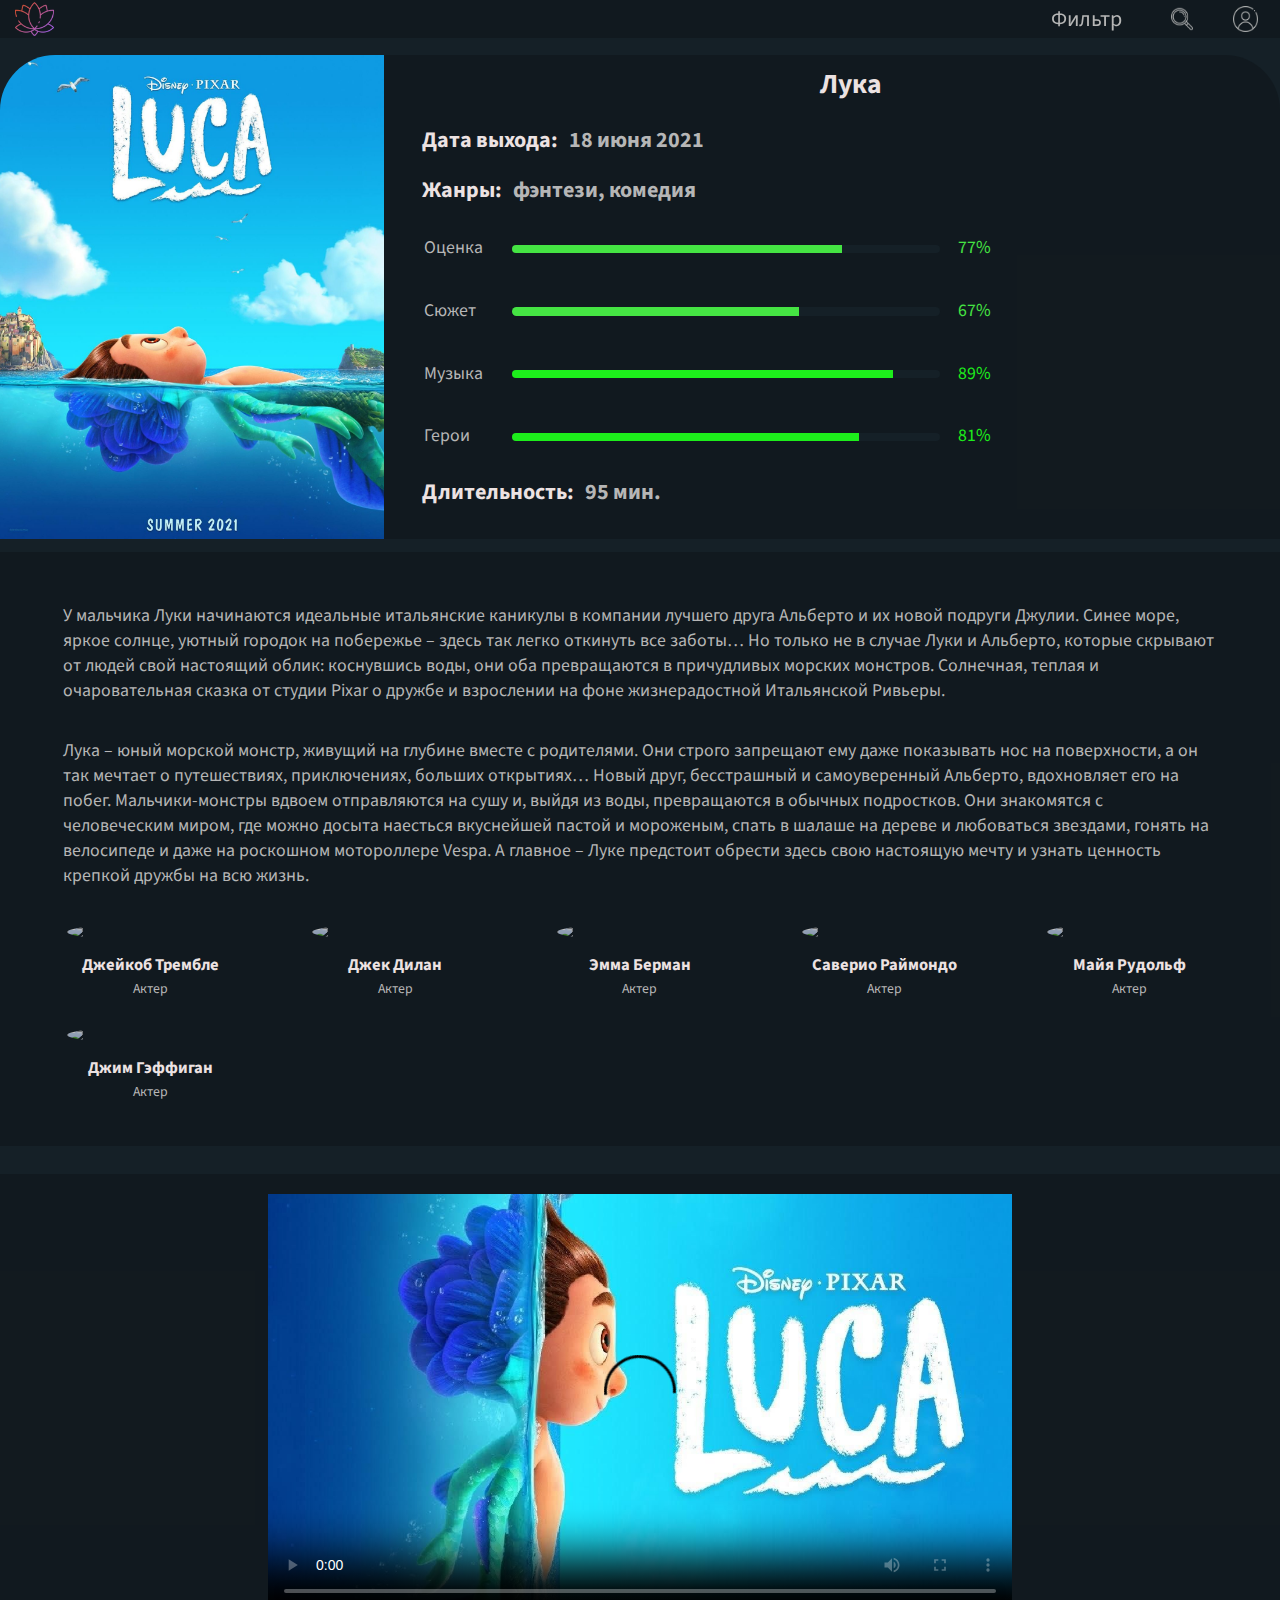
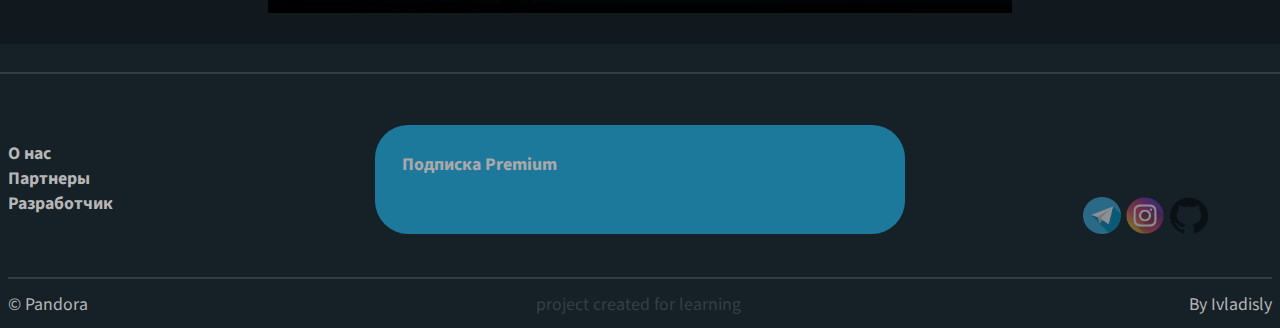
==== Film/Luca.html @ c9d7d170 "Add files via upload" ====
<!DOCTYPE html>
<html lang="en">
<head>
	<link rel="preconnect" href="https://fonts.googleapis.com">
	<link rel="preconnect" href="https://fonts.gstatic.com" crossorigin>
	<link href="https://fonts.googleapis.com/css2?family=Source+Sans+Pro:wght@400;600&display=swap" rel="stylesheet">	
	<meta charset="UTF-8">
	<meta name="viewport" content="width=device-width, initial-scale=1.0">
	<link rel="stylesheet" type="text/css" href="../Style/filmStyle/luca.css">
	<link rel="stylesheet" type="text/css" href="../Style/header.css">
	<title>Luca</title>
</head>
<body>
	<div class="mainHeadBlock" id="head">
		<div class="header">
			<a href="#header" class="logoLink"><img class="logo" src="../source/Icons/lotus.png"></a>
			<ul class="ul">
				Фильтр
			</ul>
			<div class="searchMainBlock">
				<img src="../source/Icons/search.png" id="search_icon" class="popupLink">
			</div>
			<div class="profile">
				<img src="../source/Icons/user.png" id="user_icon">
			</div>
		</div>
	</div>
	<div class="popupSearch">
		<div class="popupContent">
			<a class="popupClose">&#10006</a>
			<input type="text" name="" placeholder="Что-бы посмотреть ?" class="searchInput">
			<ul class="searchMenu">
				<ol>Моана</ol>
				<ol>Хоббиты</ol>
				<ol>Лука</ol>
				<ol>Дюна</ol>
				<ol>Клаус</ol>
				<ol>Пираты Карибского моря</ol>
				<ol>Доктор Хаус</ol>
				<ol>1+1</ol>
				<ol>Ведьмак</ol>
				<ol>Чарли и шоколадная фабрика</ol>
				<ol>Рапунцель</ol>
				<ol>Шрек</ol>
				<ol>Холодное сердце 2</ol>
				<ol>История игрушек</ol>
				<ol>Головоломка</ol>
				<ol>Райа и последний дракон</ol>
				<ol>Кунг-фу панда</ol>
				<ol>Семейка Адамс</ol>
				<a href="film.html"><ol>Холодное сердце</ol></a>
				<ol>Аквамен</ol>
				<ol>Железный человек</ol>
				<ol>Виноваты звезды</ol>
				<ol>Чеорвек паук</ol>
				<ol>Джокер</ol>
				<ol>Рождевство на двоих</ol>
				<ol></ol>		
			</ul>
		</div>
	</div>

	<div class="mainBodyBlock">
		<div class="topMainBlock">
			<picture class="pictureBlock">
				<img class="poster" src="../source/Background/Movie_Poster/Recomended/Luca.jpg">
				<div class="topLinkBlock">
					<img class="topIcon" src="../source/Icons/follow_off.png">
					<a class="link" href="https://ru.wikipedia.org/wiki/Лука_(мультфильм)" target="_blank"><img class="topIcon" src="../source/Icons/wiki.png"></a>
				</div>
			</picture>
			<div class= "aboutFilm">
				<h2>Лука</h2>
				<span class="span"> Дата выхода:<p> 18 июня 2021</p> </span>
				<span class="span"> Жанры: <p>фэнтези, комедия</p> </span>
				<div class="ratingBlock">
					<p class="ratingP">Оценка</p>
					<span class="bar"><span class="rating" ></span></span>
					<p class="ratingP ratingPercent">77%</p>
				</div>
				<div class="ratingBlock">
					<p class="ratingP">Сюжет</p>
					<span class="bar"><span class="rating" ></span></span>
					<p class="ratingP ratingPercent">67%</p>
				</div>
				<div class="ratingBlock">
					<p class="ratingP">Музыка</p>
					<span class="bar"><span class="rating" ></span></span>
					<p class="ratingP ratingPercent">89%</p>
				</div>
				<div class="ratingBlock">
					<p class="ratingP">Герои</p>
					<span class="bar"><span class="rating" ></span></span>
					<p class="ratingP ratingPercent">81%</p>
				</div>
				<span class="span">Длительность: <img class="hourglass" src="../source/Icons/hourglass.png"><p>95 мин.</p></span>
			</div>
		</div>
		
		<div class="contentBlock">
			<div style="width: 100%;">
				<p class="textContent">У мальчика Луки начинаются идеальные итальянские каникулы в компании лучшего друга Альберто и их новой подруги Джулии. Синее море, яркое солнце, уютный городок на побережье – здесь так легко откинуть все заботы… Но только не в случае Луки и Альберто, которые скрывают от людей свой настоящий облик: коснувшись воды, они оба превращаются в причудливых морских монстров. Солнечная, теплая и очаровательная сказка от студии Pixar о дружбе и взрослении на фоне жизнерадостной Итальянской Ривьеры.</p>

				<p class="textContent">Лука – юный морской монстр, живущий на глубине вместе с родителями. Они строго запрещают ему даже показывать нос на поверхности, а он так мечтает о путешествиях, приключениях, больших открытиях… Новый друг, бесстрашный и самоуверенный Альберто, вдохновляет его на побег. Мальчики-монстры вдвоем отправляются на сушу и, выйдя из воды, превращаются в обычных подростков. Они знакомятся с человеческим миром, где можно досыта наесться вкуснейшей пастой и мороженым, спать в шалаше на дереве и любоваться звездами, гонять на велосипеде и даже на роскошном мотороллере Vespa. А главное – Луке предстоит обрести здесь свою настоящую мечту и узнать ценность крепкой дружбы на всю жизнь.</p>
			</div>
			<div class="actorMainBlock">
				<div class="actorBlock">
					<div class="imgBlock">
						<img src="https://kino-teatr.ua/public/main/persons/2021-06/x4_photo_60bf2d78c54e8.jpg">
					</div>
					<div class="actorNameBlock">
						<h3>Джейкоб Трембле</h3>
						<p>Актер</p>
					</div>	
				</div>
				<div class="actorBlock">
					<div class="imgBlock">
						<img src="https://bodysize.org/wp-content/uploads/2018/06/Jack-Dylan-Grazer-300x400.jpg">
					</div>
					<div class="actorNameBlock">
						<h3>Джек Дилан</h3>
						<p>Актер</p>
					</div>	
				</div>
				<div class="actorBlock">
					<div class="imgBlock">
						<img src="https://image.tmdb.org/t/p/w1280/88c5kMk9oBB0h8P2Kv2bzlxZASc.jpg">
					</div>
					<div class="actorNameBlock">
						<h3>Эмма Берман</h3>
						<p>Актер</p>
					</div>	
				</div>
				<div class="actorBlock">
					<div class="imgBlock">
						<img src="https://1xmatch.com/wp-content/uploads/2021/09/biografiya-saverio-raymondo-kar-era-istoriya-i-kur-ezy-2.jpg">
					</div>
					<div class="actorNameBlock">
						<h3>Саверио Раймондо</h3>
						<p>Актер</p>
					</div>	
				</div>
				<div class="actorBlock">
					<div class="imgBlock">
						<img src="https://upload.wikimedia.org/wikipedia/commons/c/c3/Maya_Rudolph.jpg">
					</div>
					<div class="actorNameBlock">
						<h3>Майя Рудольф</h3>
						<p>Актер</p>
					</div>	
				</div>
				<div class="actorBlock">
					<div class="imgBlock">
						<img src="https://www.kino-teatr.ru/acter/album/77024/55288.jpg">
					</div>
					<div class="actorNameBlock">
						<h3>Джим Гэффиган</h3>
						<p>Актер</p>
					</div>	
				</div>

				
		</div>
			
		</div>
		<div class="filmMainBlock">
			<div class="film__innerBlock">
				<video poster="../source/Background/Movie-Header/Luca.jpg" class="filmPlayer" preload="metadata" controls src="https://nl100.cdnsqu.com/s/FXFSk8H.l9h6jDO7OPOY3kmzo0FBQUFBQUFBQUFBQjB2VENCUUJC/uhd_mc/Luca.2021.BDRip.2160p.SDR_480.mp4?vs4-origin"></video>
			</div>		
		</div>

	<footer class="mainBottomBlock">
		<div class="bottomStageTop" id="bottom">
			<ul class="bottomUl">
				<a href="moreFilm.html"><ol class="bottomOl"> <p>О нас</p></ol></a>
				<a href="moreFilm.html"><ol class="bottomOl"> <p>Партнеры</p></ol></a>
				<a href="moreFilm.html"><ol class="bottomOl"> <p>Разработчик</p></ol></a>
			</ul>
			<div class="bottomButtonSubscribe"><p>Подписка Premium</p></div>
			<div class="social">
				<a class="socialNetwork" href="https://t.me/Ivladisly" target="_blank"><img  src="../source/Icons/telegram.png"></a>
				<a class="socialNetwork" href="https://www.instagram.com/ivladisly/" target="_blank"><img  src="../source/Icons/instagram.png"></a>
				<a class="socialNetwork" href="https://github.com/IVladisly/KinoSite" target="_blank"><img src="../source/Icons/github.png"></a>
			</div>
		</div>
		<div class="bottomStageBottom">
			<p>&#169 Pandora</p>
			<p>project created for learning</p>
			<p>By Ivladisly</p>
		</div>
		
	</footer>
		
			
	</div>

	<script type="text/javascript" src="../header.js"></script>
	<script type="text/javascript" src="../logic.js"></script>
</body>
</html>
---- Style/filmStyle/luca.css ----
*{
	margin: 0;
	padding: 0;

	font-size: 32px;
	line-height: 1.4;
	font-size: calc(14px + 17 * (100vw / 1600));

	text-decoration: none;
	box-sizing: border-box;
}

h1, h2, h3 {
	font-size: calc(11px + 13 * (100vw / 1600));
	color: var(--TitleColor);
}
p {
	font-size: calc(9px + 11 * (100vw / 1600));
	color: var(--TextColor);
}
a {
	text-decoration: none;
	color: var(--TextColor);
}

body {
	background-color: var(--DarkBlue);
	color: var(--TextColor);
	font-family: 'Source Sans Pro', sans-serif;
	font-weight: 400;
}
:root {
	--SubscribeButton: #1f9fce; 
	--DarkBlueOpacity: #11181dc9;
	--DarkBlue: #152027;
	--RubyRed: #9f173d;
	--TextColor: #b6b6b6;
	--TitleColor: #ece2e2;
	--Popup: #152027c9;

	--greatRating: #1dee1b;
	--goodRating: #45e443;
	--middleRating: #dbee1b;
	--belowMiddleRating: #ee9b1b;
	--badRating: #ee1b1b;

	

	--TransitionOptimal: 0.5s;
	--TransitionMinimal: 0.3s;
}
.mainBodyBlock {
	width: 100%;
	max-width: 1600px;
	margin: 0 auto;
	padding-top: 2em; 
	overflow: hidden;
	background-color: var(--DarkBlue);

	height: auto;


}
.topMainBlock { 
	width: 100%;
	max-height: 615px;
	height: 18em;
	display: flex;
	border-bottom: .5em solid var(--DarkBlue);
}
.pictureBlock { 
	position: relative;
	width: 30%;
	overflow: hidden;
	height: 100%;
	display: flex;
}
.poster {
	border-radius: 2em 0 0;
	max-width: 100%;
	object-fit: cover;
}
.aboutFilm {
	background-color: var(--DarkBlueOpacity);
	border-radius:0 2em 0 0;
	display: flex;
	flex-direction: column;
	padding-left: 3%;
	width: 70%;
}

.span {
	display: flex;
	height: 1.5em;
	color: var(--TitleColor);
	font-weight: bold;
	margin: .4em 0;
	font-size: .8em;

}
.hourglass {
	display: none;
	width: 2%;
	margin-right: .2em;
	object-fit: contain;
}
.span p {
	font-size: 1em;
	margin: 0 .5em;
	color: var(--TextColor);
}
.topMainBlock h2 {
	margin: .4em auto; 
	font-size: 1em;
}


.topLinkBlock {
	width: 40%;
	max-width: 100%;
	height: 10%;

	padding: .3em;
	display: flex;
	justify-content: space-around;

	position: absolute;
	right: 0;
	bottom: 0;
	box-sizing: border-box;
	
	background-color: var(--RubyRed);

	opacity: 0;
	transition: ease-out var(--TransitionMinimal);
	transform: translate(+100%);
	border-radius: 1em 0 0 0; 

}
.topLinkBlock * {
	transition: var(--TransitionMinimal);
	will-change: transform;
	transform-origin: center center;
}
.topLinkBlock *:hover {
	transform: scale(1.1);
}
.pictureBlock:hover .topLinkBlock{
	opacity: 1;
	transform: translate(0%);
}
.topIcon {
	object-fit: contain;
	max-width: 100%;
	margin: 0;
}
.link{
	display: flex;
}
/* ======================Rating bar====================== */
.ratingBlock {
	display: flex;
	align-items: center;
	margin: 2% 0;
}
.ratingP {
	color: var(--TextColor);
	width: 10%;
	display: flex;
	align-items: center;
	margin: .1em;
}

.ratingPercent {
 	margin-left: 1em;
 	color: var(--greatRating);
}
.ratingPercent.bad {
	color: var(--badRating);
}
.ratingPercent.middle {
	color: var(--middleRating);
}
.ratingPercent.belowmiddle{
	color: var(--belowMiddleRating);
}
.ratingPercent.good {
	color: var(--goodRating);
}
.bar {
	display: flex;
	align-items: center;

	height: 30%;
	border-radius: 10px;
	overflow: hidden;
	z-index: 0;

	
	width: 50%;

	background-color: var(--DarkBlue);
}
.rating {
	z-index: 1000;
	background-color: var(--greatRating);
	height: 100%;
	float: left;
	margin: 0;
}
.rating.good {
	background-color: var(--goodRating);
}
.rating.middle {
	background-color: var(--middleRating);
}
.rating.belowmiddle {
	background-color: var(--belowMiddleRating);
}
.rating.bad {
	background-color: var(--badRating);
}
/* ======================Content====================== */
.contentBlock {
	margin: 0 auto;
	padding: .6em 1em; 
	width: 100%;
	max-width: 1650px; 
	height: auto;
	background-color: var(--DarkBlueOpacity);
}
.textContent {
	margin: 2em;
}

.actorMainBlock {
 	width: 80%;
 	margin: 0 auto;

 	height: auto;
 	display: flex;
 	flex-wrap: wrap;
}
.actorBlock {
	width: 20%;
	height: auto;
	cursor: pointer;
	margin-bottom: .5em;
}
.imgBlock {
	display: flex;
	opacity: .7;
	transition: var(--TransitionMinimal);
}

.imgBlock:hover {
	opacity: 1;
}
.imgBlock img {
	width: 100%;
	max-height: 6em;
	max-width: 6em;
	
	margin: 0 auto;
	border-radius: 50%;
	object-fit: cover;
	object-position: top;
	}

.actorNameBlock {
	text-align: center;
	margin: .5em 0;

}
.actorNameBlock h3 {
	font-size: .6em;
}
.actorNameBlock p {
	margin-top: .2em;
	font-size: .5em;
} 

/* ======================FilmBlock====================== */

.filmMainBlock {
	margin: 1em auto;
	padding: 20px;
	width: 100%;

	display: flex;
	justify-content: center;
	align-items: center;

	background-color: var(--DarkBlueOpacity);


}
.film__innerBlock {
	width: 60%;
	height: 100%;
}
.filmPlayer {
	width: 100%;

}


/*  ======================media====================== */

@media (min-width: 2030px) {
	.span {
		margin: 0px;
		font-size: 28px;
	}
	.topMainBlock h2 {
		margin: .2em auto; 
		font-size: 1em;
	}
}
@media (max-width: 1400px) {
	.actorMainBlock {
		width: 100%;
	}
}
@media (max-width: 1200px) {
	.topMainBlock {
		height: 40vw;
	}
	.span {
		margin: .3em 0;
		font-size: .7em;
	}
	.topMainBlock h2 {
		margin: .2em auto; 
		font-size: 1em;
	}
}
@media (max-width: 900px){
	.film__innerBlock {
		width: 100%;
	}
	.actorBlock {
		width: 25%;
	}
}
@media (max-width: 600px) {
	.span {
		margin: .6em 0;
		font-size: .7em;
	}
	.topMainBlock h2 {
		margin: .5em auto; 
		font-size: 1em;
	}
	.ratingBlock {
		margin: .1em 0;
	}		
	.topMainBlock {
		display: block;
		border: none;
			
		height: auto;
		max-height: none;
			
	}
	.pictureBlock {
		width: 100%;
		justify-content: center;
	}
	.poster {
		border-radius: 0;
		max-width: 100%;
		object-fit: cover;
	}

	.aboutFilm {
		width: 100%;
		display: flex;
		border-radius: 0;
			
	}
	.bar {
		height: .5em;
		margin-left: .8em;
	}
	.actorBlock {
		width: 33.33%;
	}
}
---- Style/header.css ----
/* ======================head====================== */


.mainHeadBlock {
	z-index: 100;
	width: 100%;
	height: 3vw;
	background-color: var(--DarkBlueOpacity);
	position: fixed;

}
.header {
	width: 100%;
	max-width: 1600px;
	height: 100%;

	margin: 0 auto;
	padding: 0 .1em;

	display: grid;
	align-items: center;
	justify-items: center;
	grid-template-columns: 5% 75% 10% 5% 5%;
	grid-template-rows: 100%;
	grid-template-areas:"logo none empty search user";

	
}
.ul {
	color:  var(--TextColor);
	font-size: .8em;
	cursor: pointer;
	grid-area: empty;
	transition: var(--TransitionMinimal);
}
.ul:hover {
	color: #fff;
}
.logo {
	width: 2em;
	height: 100%;
	max-width: 100%;
	object-fit: contain;

	grid-area: logo;
}
.logoLink {
	max-width: 100%;
	height: 100%;
}

.searchMainBlock {
	width: 1.7vw;
	height: 100%;
	grid-area: search;
	cursor: pointer;
}
#search_icon {
	max-width: 100%;
	height: 100%;
	transition: var(--TransitionMinimal);
	will-change: transform;
	transform-origin: center center;
	object-fit: contain;
}
#search_icon:hover {
	transform: scale(1.1);
}
.profile {
	width: 2vw;
	height: 100%;
	grid-area: user;
	cursor: pointer;
}
#user_icon {
	max-width: 100%;
	height: 100%;
	transition: var(--TransitionMinimal);
	object-fit: contain;
}
#user_icon:hover {
	transform: scale(1.1);
}
.popupSearch {
	z-index: 1000;
	width: 100%;
	height: 100%;
	position: fixed;
	display: flex;
	justify-content: center;
	padding: 1em;
	background-color: var(--Popup);
	transition: var(--TransitionMinimal);
	opacity: 0;
	visibility: hidden;
	
}
.popupSearch.open {
	opacity: 1;
	visibility: visible;
}
.popupContent {
	width: 100%;
	max-width: 1600px;
	height: 80%;
	position: relative;
	transition: var(--TransitionMinimal);
	transform: translate(0, -100%);
}
.popupContent.open {
	transform: translate(0);
}
.searchInput {
	width: 100%;
	height: 4vw;
	padding-left: .5em;
	background-color: var(--DarkBlue);
	color: var(--TextColor);
	border-radius: .8em;
	border: .04em solid var(--TextColor);
}
.popupClose {
	cursor: pointer;
	float: right;
    margin: 1em;
	color: var(--TextColor);
	transition: var(--TransitionMinimal);
}
.popupClose:hover {
	color: var(--TitleColor);
	transform: scale(1.2);
}
.searchMenu {
	color: var(--TextColor);
	margin-top: 2em;
	cursor: pointer;
	padding-bottom: .5em;
	height: 79%;
	overflow-y: hidden;
}
.searchMenu ol {
	margin-bottom: .2em;
	display: block;
	width: 40%;
}
.searchMenu ol.hide {
	display: none;
}
.searchMenu ol:hover {
	background-color: var(--RubyRed);
	color: var(--TitleColor);
}
mark {
	background-color: var(--RubyRed);
}


/* ============================Bottom============================ */
.mainBottomBlock {
	width: 100%;
	height: 20vw;
	max-width: 1600px;
	padding: .8em .3em; 
	margin: 0 auto;
	overflow: hidden;

	border-top: 2px solid #fff2;

}
.bottomStageTop {
	width: 100%;
	height: 80%;
	margin-bottom: .5em;

	display: grid;
	justify-items: center;
	align-items: center;
	grid-template-columns:1fr 3fr 1fr;
	grid-template-areas: 
	"link subscribeButton none"
	"link subscribeButton none"
	"link subscribeButton social";
}
.bottomUl {
	width: 100%;
	grid-area: link;
	font-weight: bold;
}
.bottomUl p:hover {
	color: var(--RubyRed);
	cursor: pointer;
	transition: var(--TransitionMinimal);
}
.bottomButtonSubscribe {
	width: 70%;
	height: 65%;
	padding: 1em;
	text-align: left;
	font-weight: bold;
	background-color: var(--SubscribeButton);
	border-radius: 1.2em;
	transition: var(--TransitionOptimal);
	opacity: .7;

	grid-area: subscribeButton;
}
.bottomButtonSubscribe p {
	color: var(--TitleColor);
}
.bottomButtonSubscribe:hover {
	opacity: 1;
	box-shadow: .4em .5em .05em .1em #1a566d;
}
.social {
	width: 100%;
	height: 100%;
	display: flex;
	justify-content: center;
	align-items: center;
	grid-area: social;
}
.socialNetwork{
	width: 15%;
	margin: .1em;
	cursor: pointer;
}
.socialNetwork img {
	max-width: 100%;
	object-fit: cover;
	transition: var(--TransitionMinimal);
	opacity: .5;
}
.socialNetwork img:hover{
	opacity: 1;
	transform: translate(0 , -.2em);


}

.bottomStageBottom {
	width: 100%;
	height: 20%;
	padding-top: .5em;
	display: flex;
	justify-content: space-between;
	border-top: 2px solid #fff2;
}

.bottomStageBottom p:nth-child(2){
	opacity: .2;
}


.filmLink {
	width: 100%;
	height: 100%;
	position: absolute;
	z-index: 1000;
}



@media (max-width: 900px) and (max-height: 420px) {
	.header {
		grid-template-columns: 25% 25% 25% 25%;
		grid-template-areas:"logo empty search user";
	}
	.searchMainBlock {
		width: 25%;
		margin-left: 1.5em;
	}
	.profile {
		width: 25%;
	}
	.ul {
		font-size: 1.4em;
	}
	.searchMenu ol {
		width: 100%;
	}
	.popupContent {
		height: 33%;
	}
.mainHeadBlock {
		height: 10vw;
	}
	.searchInput {
		height: 10vw;
	}
}
@media (max-width: 600px) {
	.header {
		grid-template-columns: 25% 25% 25% 25%;
		grid-template-areas:"logo empty search user";
	}
	.mainHeadBlock {
		height: 20vw;
	}
	.searchInput {
		height: 15vw;
	}
	.searchMainBlock {
		width: 35%;
		margin-left: 1.5em;
	}
	.profile {
		width: 35%;
	}
	.ul {
		font-size: 1.4em;
	}
	
}
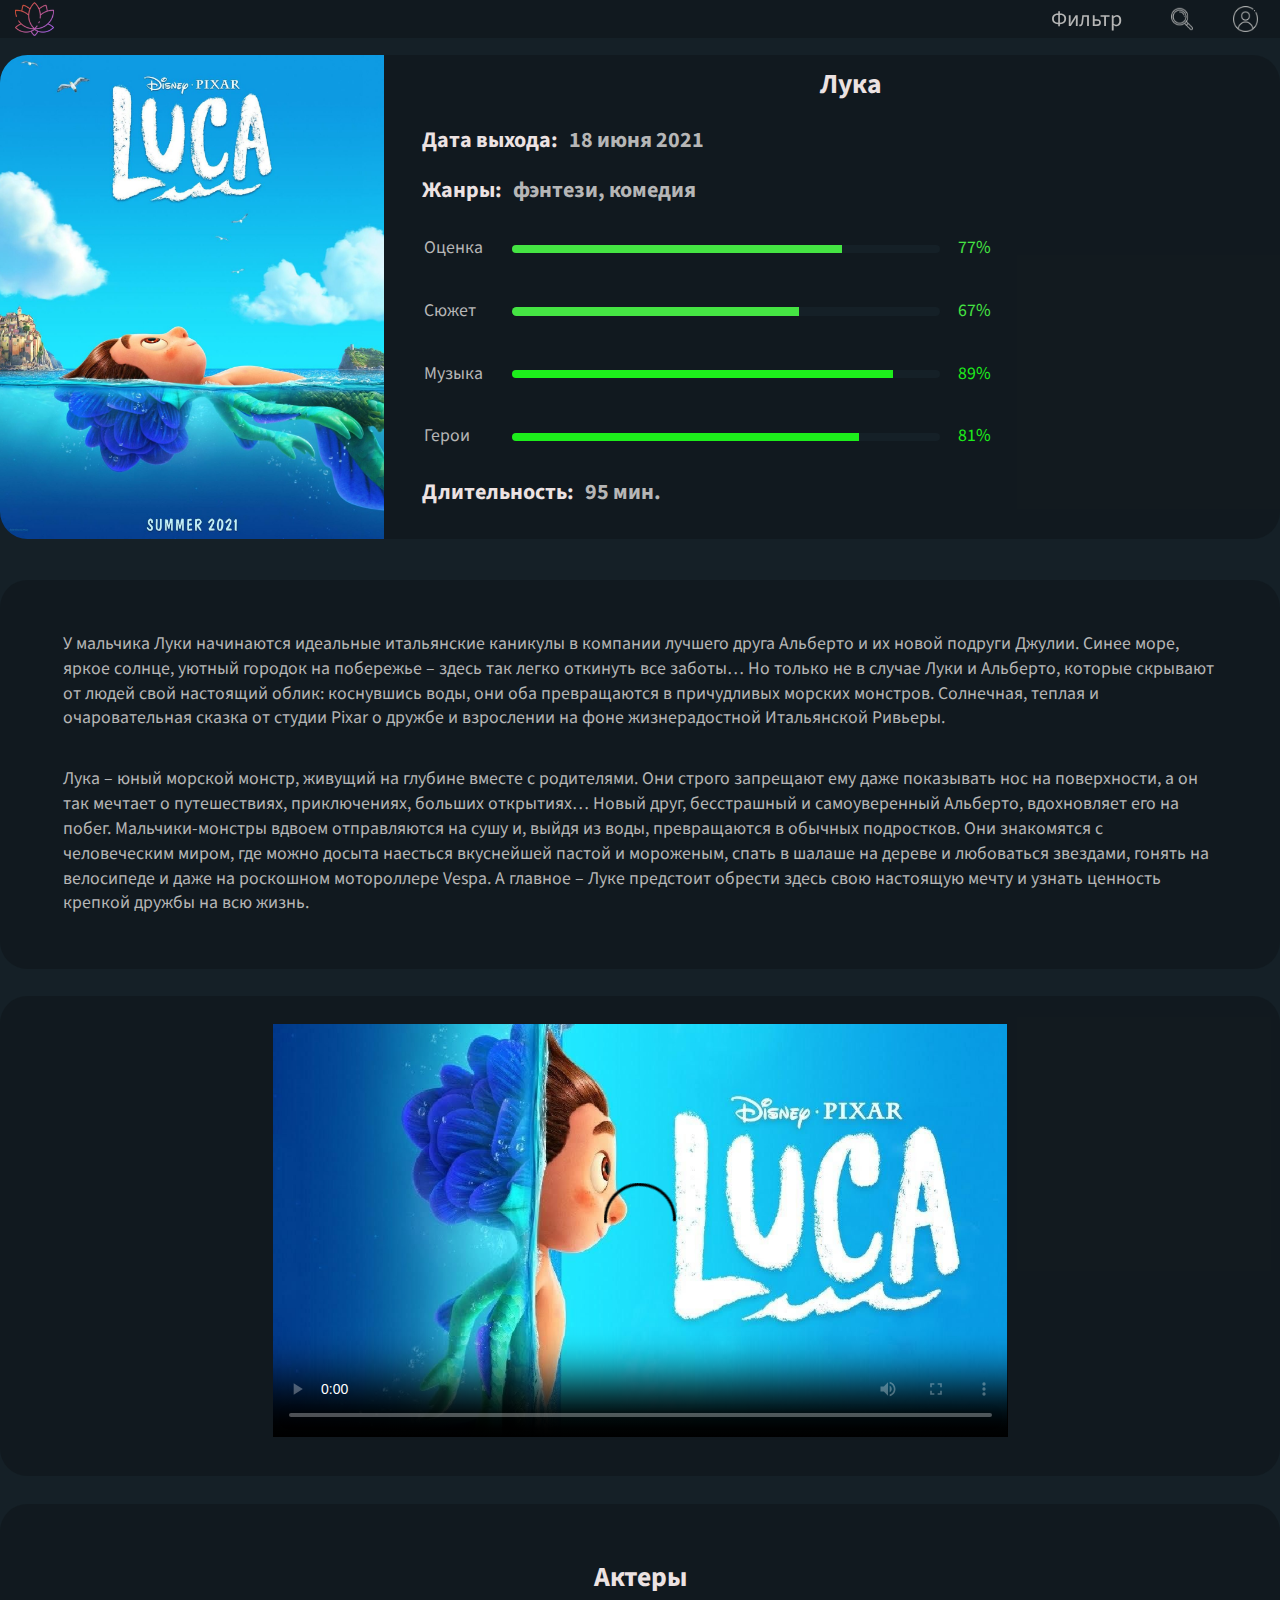
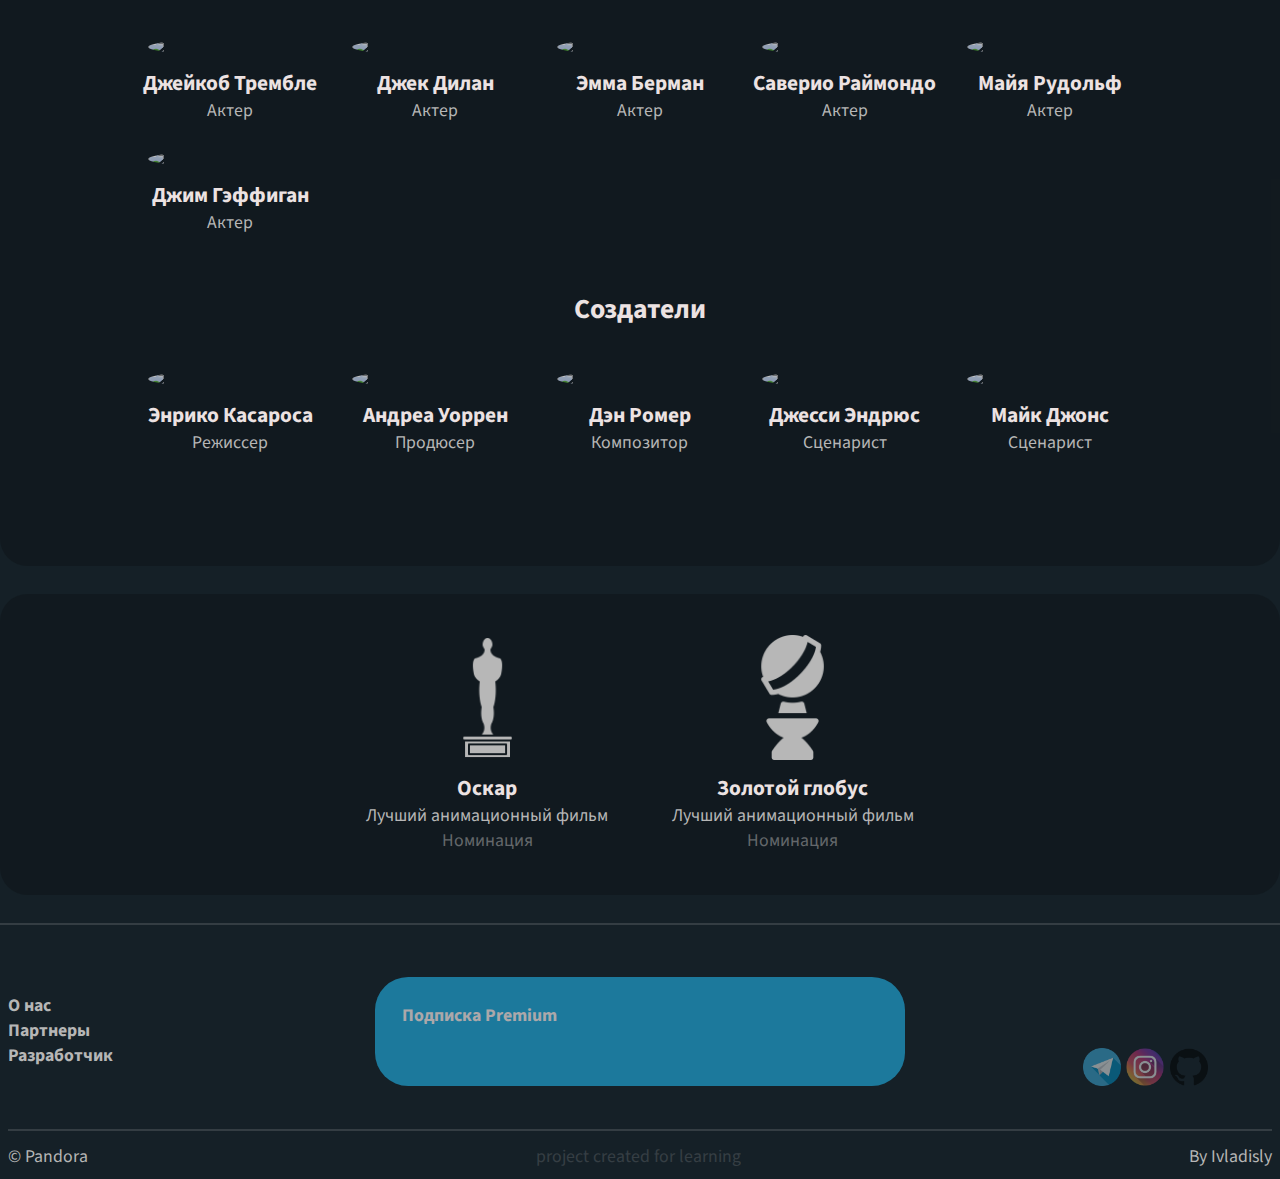
==== commit dd385eb4: "Add files via upload" ====
--- a/Film/Luca.html
+++ b/Film/Luca.html
@@ -103,72 +103,150 @@
 
 				<p class="textContent">Лука – юный морской монстр, живущий на глубине вместе с родителями. Они строго запрещают ему даже показывать нос на поверхности, а он так мечтает о путешествиях, приключениях, больших открытиях… Новый друг, бесстрашный и самоуверенный Альберто, вдохновляет его на побег. Мальчики-монстры вдвоем отправляются на сушу и, выйдя из воды, превращаются в обычных подростков. Они знакомятся с человеческим миром, где можно досыта наесться вкуснейшей пастой и мороженым, спать в шалаше на дереве и любоваться звездами, гонять на велосипеде и даже на роскошном мотороллере Vespa. А главное – Луке предстоит обрести здесь свою настоящую мечту и узнать ценность крепкой дружбы на всю жизнь.</p>
 			</div>
-			<div class="actorMainBlock">
-				<div class="actorBlock">
-					<div class="imgBlock">
-						<img src="https://kino-teatr.ua/public/main/persons/2021-06/x4_photo_60bf2d78c54e8.jpg">
-					</div>
-					<div class="actorNameBlock">
-						<h3>Джейкоб Трембле</h3>
-						<p>Актер</p>
-					</div>	
-				</div>
-				<div class="actorBlock">
-					<div class="imgBlock">
-						<img src="https://bodysize.org/wp-content/uploads/2018/06/Jack-Dylan-Grazer-300x400.jpg">
-					</div>
-					<div class="actorNameBlock">
-						<h3>Джек Дилан</h3>
-						<p>Актер</p>
-					</div>	
-				</div>
-				<div class="actorBlock">
-					<div class="imgBlock">
-						<img src="https://image.tmdb.org/t/p/w1280/88c5kMk9oBB0h8P2Kv2bzlxZASc.jpg">
-					</div>
-					<div class="actorNameBlock">
-						<h3>Эмма Берман</h3>
-						<p>Актер</p>
-					</div>	
-				</div>
-				<div class="actorBlock">
-					<div class="imgBlock">
-						<img src="https://1xmatch.com/wp-content/uploads/2021/09/biografiya-saverio-raymondo-kar-era-istoriya-i-kur-ezy-2.jpg">
-					</div>
-					<div class="actorNameBlock">
-						<h3>Саверио Раймондо</h3>
-						<p>Актер</p>
-					</div>	
-				</div>
-				<div class="actorBlock">
-					<div class="imgBlock">
-						<img src="https://upload.wikimedia.org/wikipedia/commons/c/c3/Maya_Rudolph.jpg">
-					</div>
-					<div class="actorNameBlock">
-						<h3>Майя Рудольф</h3>
-						<p>Актер</p>
-					</div>	
-				</div>
-				<div class="actorBlock">
-					<div class="imgBlock">
-						<img src="https://www.kino-teatr.ru/acter/album/77024/55288.jpg">
-					</div>
-					<div class="actorNameBlock">
-						<h3>Джим Гэффиган</h3>
-						<p>Актер</p>
-					</div>	
-				</div>
-
-				
-		</div>
 			
 		</div>
 		<div class="filmMainBlock">
 			<div class="film__innerBlock">
-				<video poster="../source/Background/Movie-Header/Luca.jpg" class="filmPlayer" preload="metadata" controls src="https://nl100.cdnsqu.com/s/FXFSk8H.l9h6jDO7OPOY3kmzo0FBQUFBQUFBQUFBQjB2VENCUUJC/uhd_mc/Luca.2021.BDRip.2160p.SDR_480.mp4?vs4-origin"></video>
+		<video poster="../source/Background/Movie-Header/Luca.jpg" class="filmPlayer" preload="metadata" controls src="https://prosto.hdvideobox.me/33d00aa31a2c55b57b3dd4f7a902e496:2022022323/movies/27d9385f9a83cb26ed9ec6c0797bbe9e1593bf9e/1080.mp4"
+		></video>
 			</div>		
 		</div>
 
+		<div class="creatorsMainInfo">
+			<div class="creatorsMediumBlock">
+				<h3 class="h3_mediumBlock">Актеры</h3>
+				<div class="creators__innerBlock">
+					<div class="actorBlock">
+						<div class="imgBlock">
+							<img src="https://kino-teatr.ua/public/main/persons/2021-06/x4_photo_60bf2d78c54e8.jpg">
+						</div>
+						<div class="creatorsNameBlock">
+							<h3>Джейкоб Трембле</h3>
+							<p>Актер</p>
+						</div>	
+					</div>
+					<div class="actorBlock">
+						<div class="imgBlock">
+							<img src="https://bodysize.org/wp-content/uploads/2018/06/Jack-Dylan-Grazer-300x400.jpg">
+						</div>
+						<div class="creatorsNameBlock">
+							<h3>Джек Дилан</h3>
+							<p>Актер</p>
+						</div>	
+					</div>
+					<div class="actorBlock">
+						<div class="imgBlock">
+							<img src="https://image.tmdb.org/t/p/w1280/88c5kMk9oBB0h8P2Kv2bzlxZASc.jpg">
+						</div>
+						<div class="creatorsNameBlock">
+							<h3>Эмма Берман</h3>
+							<p>Актер</p>
+						</div>	
+					</div>
+					<div class="actorBlock">
+						<div class="imgBlock">
+							<img src="https://1xmatch.com/wp-content/uploads/2021/09/biografiya-saverio-raymondo-kar-era-istoriya-i-kur-ezy-2.jpg">
+						</div>
+						<div class="creatorsNameBlock">
+							<h3>Саверио Раймондо</h3>
+							<p>Актер</p>
+						</div>	
+					</div>
+					<div class="actorBlock">
+						<div class="imgBlock">
+							<img src="https://upload.wikimedia.org/wikipedia/commons/c/c3/Maya_Rudolph.jpg">
+						</div>
+						<div class="creatorsNameBlock">
+							<h3>Майя Рудольф</h3>
+							<p>Актер</p>
+						</div>	
+					</div>
+					<div class="actorBlock">
+						<div class="imgBlock">
+							<img src="https://www.kino-teatr.ru/acter/album/77024/55288.jpg">
+						</div>
+						<div class="creatorsNameBlock">
+							<h3>Джим Гэффиган</h3>
+							<p>Актер</p>
+						</div>	
+					</div>			
+				</div>
+			</div>
+			<div class="creatorsMediumBlock">
+				<h3 class="h3_mediumBlock">Создатели</h3>
+					<div class="creators__innerBlock">
+						<div class="actorBlock">
+							<div class="imgBlock">
+								<img src="https://www.kinonews.ru/insimgs/2015/persimg/persimg24644.jpg">
+							</div>
+							<div class="creatorsNameBlock">
+								<h3>Энрико Касароса</h3>
+								<p>Режиссер</p>
+							</div>	
+						</div>
+						<div class="actorBlock">
+							<div class="imgBlock">
+								<img src="https://www.kinonews.ru/insimgs/2017/persimg/persimg33148.jpg">
+							</div>
+							<div class="creatorsNameBlock">
+								<h3>Андреа Уоррен</h3>
+								<p>Продюсер</p>
+							</div>	
+						</div>
+						<div class="actorBlock">
+							<div class="imgBlock">
+								<img src="https://thumbs.dfs.ivi.ru/storage31/contents/b/3/08e411bdbe54265a05e14782adfd8a.jpg">
+							</div>
+							<div class="creatorsNameBlock">
+								<h3>Дэн Ромер</h3>
+								<p>Композитор</p>
+							</div>	
+						</div>
+						<div class="actorBlock">
+							<div class="imgBlock">
+								<img src="https://www.film.ru/sites/default/files/persones/_imported/5428959.jpg">
+							</div>
+							<div class="creatorsNameBlock">
+								<h3>Джесси Эндрюс</h3>
+								<p>Сценарист</p>
+							</div>	
+						</div>
+						<div class="actorBlock">
+							<div class="imgBlock">
+								<img src="https://filmnavi.ru/images/person/47/46342.jpg">
+							</div>
+							<div class="creatorsNameBlock">
+								<h3>Майк Джонс</h3>
+								<p>Сценарист</p>
+							</div>	
+						</div>
+					</div>
+				</div>	
+			</div>
+			<div class="rewardMainBlock">
+				<div class="reward">
+					<div class="rewardIMG">
+						<img src="../source/Icons/oscar.png">
+					</div>
+					<div class="rewardInfo">
+						<h3>Оскар</h3>
+						<p>Лучший анимационный фильм</p>
+						<p>Номинация</p>
+					</div>
+				</div>
+				<div class="reward">
+					<div class="rewardIMG">
+						<img src="../source/Icons/golden-globe.png">
+					</div>
+					<div class="rewardInfo">
+						<h3>Золотой глобус</h3>
+						<p>Лучший анимационный фильм</p>
+						<p>Номинация</p>
+					</div>
+				</div>
+				
+			</div>
+		</div>
 	<footer class="mainBottomBlock">
 		<div class="bottomStageTop" id="bottom">
 			<ul class="bottomUl">
@@ -197,4 +275,7 @@
 	<script type="text/javascript" src="../header.js"></script>
 	<script type="text/javascript" src="../logic.js"></script>
 </body>
-</html>+</html>
+
+
+<!-- Зверополис -- https://prosto.hdvideobox.me/f50fa88d86ece90c189b351f1ba826b5:2022022323/movies/2d98635cc5c088028ebe9795c2d156c6ad18cf0b/1080 -->--- a/Style/filmStyle/luca.css
+++ b/Style/filmStyle/luca.css
@@ -44,8 +44,8 @@
 	--belowMiddleRating: #ee9b1b;
 	--badRating: #ee1b1b;
 
-	
-
+	--marginHeight: 1em;
+	--border: 1em;
 	--TransitionOptimal: 0.5s;
 	--TransitionMinimal: 0.3s;
 }
@@ -76,13 +76,13 @@
 	display: flex;
 }
 .poster {
-	border-radius: 2em 0 0;
+	border-radius: var(--border) 0 0 var(--border);
 	max-width: 100%;
 	object-fit: cover;
 }
 .aboutFilm {
 	background-color: var(--DarkBlueOpacity);
-	border-radius:0 2em 0 0;
+	border-radius: 0 var(--border) var(--border) 0;
 	display: flex;
 	flex-direction: column;
 	padding-left: 3%;
@@ -222,20 +222,63 @@
 }
 /* ======================Content====================== */
 .contentBlock {
-	margin: 0 auto;
+	margin: var(--marginHeight) auto;
 	padding: .6em 1em; 
 	width: 100%;
 	max-width: 1650px; 
 	height: auto;
 	background-color: var(--DarkBlueOpacity);
+	border-radius: var(--border);
 }
 .textContent {
 	margin: 2em;
 }
 
-.actorMainBlock {
- 	width: 80%;
- 	margin: 0 auto;
+/* ======================FilmBlock====================== */
+
+.filmMainBlock {
+	margin: var(--marginHeight) auto;
+	padding: 1em;
+	width: 100%;
+
+	display: flex;
+	justify-content: center;
+	align-items: center;
+
+	background-color: var(--DarkBlueOpacity);
+	border-radius: var(--border);
+
+
+}
+.film__innerBlock {
+	width: 60%;
+	height: auto;
+}
+.filmPlayer {
+	width: 100%;
+	
+}
+/* ======================Creators====================== */
+
+.creatorsMainInfo {
+	width: 100%;
+	padding: 2em 0;
+	margin: var(--marginHeight) 0;
+	background-color: var(--DarkBlueOpacity);
+	border-radius: var(--border);
+}
+.creatorsMediumBlock {
+	width: 80%;
+	margin: 0 auto 1em;
+
+}
+.h3_mediumBlock {
+	font-size: 1em;
+	margin-bottom: 1.5em;
+	text-align: center;
+}
+.creators__innerBlock {
+ 	width: 100%;
 
  	height: auto;
  	display: flex;
@@ -260,14 +303,13 @@
 	width: 100%;
 	max-height: 6em;
 	max-width: 6em;
-	
+	border-radius: 50%;
 	margin: 0 auto;
-	border-radius: 50%;
 	object-fit: cover;
 	object-position: top;
 	}
 
-.actorNameBlock {
+.creatorsNameBlock {
 	text-align: center;
 	margin: .5em 0;
 
@@ -280,31 +322,38 @@
 	font-size: .5em;
 } 
 
-/* ======================FilmBlock====================== */
-
-.filmMainBlock {
-	margin: 1em auto;
-	padding: 20px;
-	width: 100%;
-
-	display: flex;
+/*  ======================Reward====================== */
+
+.rewardMainBlock {
+	width: 100%;
+	padding: .5em;
+	margin: var(--marginHeight) 0;
+
+	display: flex;
+	flex-wrap: wrap;
 	justify-content: center;
-	align-items: center;
-
+	
+	border-radius: var(--border);
 	background-color: var(--DarkBlueOpacity);
-
-
-}
-.film__innerBlock {
-	width: 60%;
-	height: 100%;
-}
-.filmPlayer {
-	width: 100%;
-
-}
-
-
+}
+
+.reward {
+	text-align: center;
+	width: 20%;
+	margin: 1em;
+}
+.reward p:last-child{
+	opacity: .5;
+}
+.rewardIMG{
+	display: flex;
+	margin: 0 auto .5em;
+	width: 50%;
+}
+.rewardIMG img {
+	max-width: 100%;
+	object-fit: cover;
+}
 /*  ======================media====================== */
 
 @media (min-width: 2030px) {
@@ -338,9 +387,16 @@
 @media (max-width: 900px){
 	.film__innerBlock {
 		width: 100%;
+		margin-top: .5em;
+	}
+	.filmMainBlock {
+		padding: 3% 0;
 	}
 	.actorBlock {
 		width: 25%;
+	}
+	.reward {
+		width: 33.33%;
 	}
 }
 @media (max-width: 600px) {
@@ -383,8 +439,12 @@
 		height: .5em;
 		margin-left: .8em;
 	}
+	.creatorsMediumBlock {
+		width: 100%;
+	}
 	.actorBlock {
 		width: 33.33%;
 	}
-}
-
+
+}
+
--- a/Style/header.css
+++ b/Style/header.css
@@ -289,25 +289,48 @@
 	}
 }
 @media (max-width: 600px) {
+	
+	.mainBottomBlock {
+		height: 40vw;
+	}
+
+	.bottomStageTop {
+	grid-template-areas: 
+	"link subscribeButton social"
+	"link subscribeButton social"
+	"link subscribeButton social";
+	}
+	.social {
+		flex-direction: column;
+	}
+	.socialNetwork {
+		width: 30%;
+	}
+	.mainHeadBlock {
+		height: 15vw;
+	}
+	.searchInput {
+		height: 10vw;
+	}
 	.header {
 		grid-template-columns: 25% 25% 25% 25%;
 		grid-template-areas:"logo empty search user";
 	}
-	.mainHeadBlock {
-		height: 20vw;
-	}
-	.searchInput {
-		height: 15vw;
-	}
 	.searchMainBlock {
-		width: 35%;
+		width: 25%;
 		margin-left: 1.5em;
 	}
 	.profile {
-		width: 35%;
+		width: 25%;
 	}
 	.ul {
 		font-size: 1.4em;
 	}
+	.searchMenu ol {
+		width: 100%;
+	}
+	.popupContent {
+		height: 33%;
+	}
 	
 }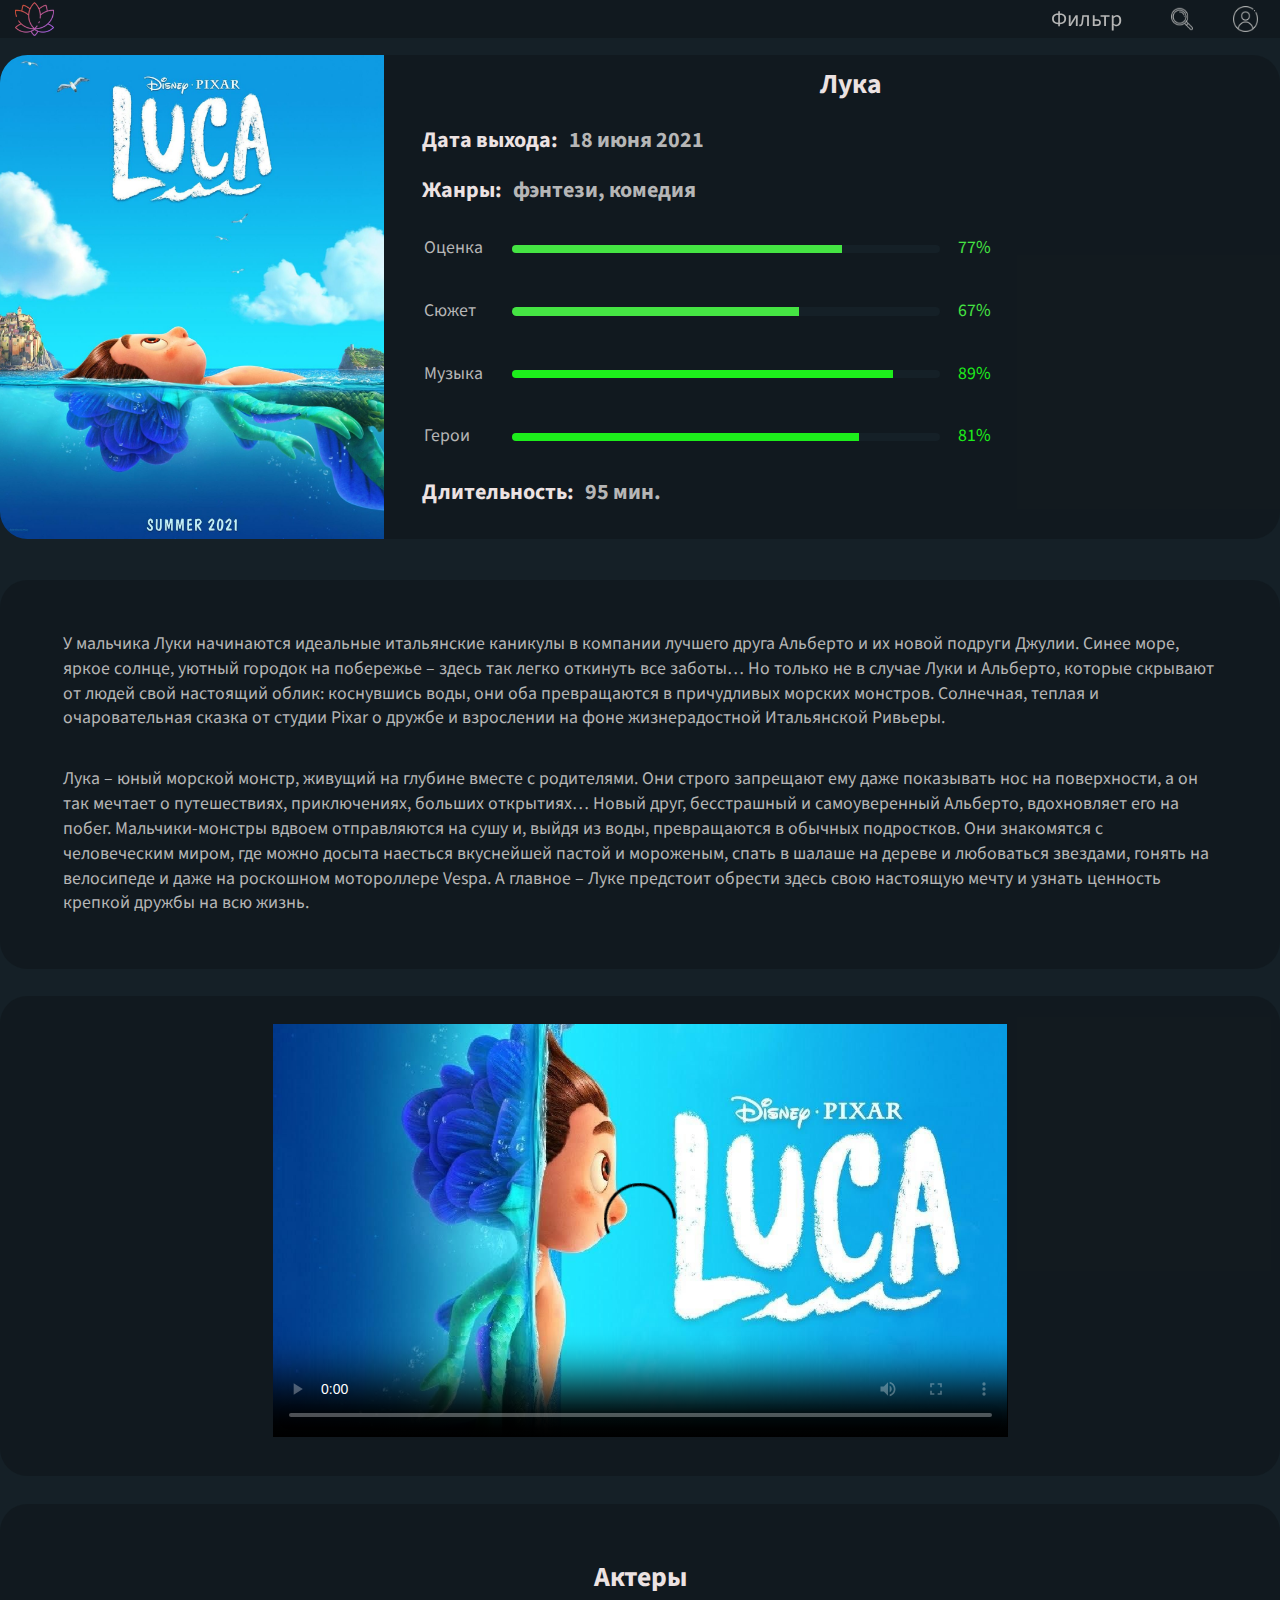
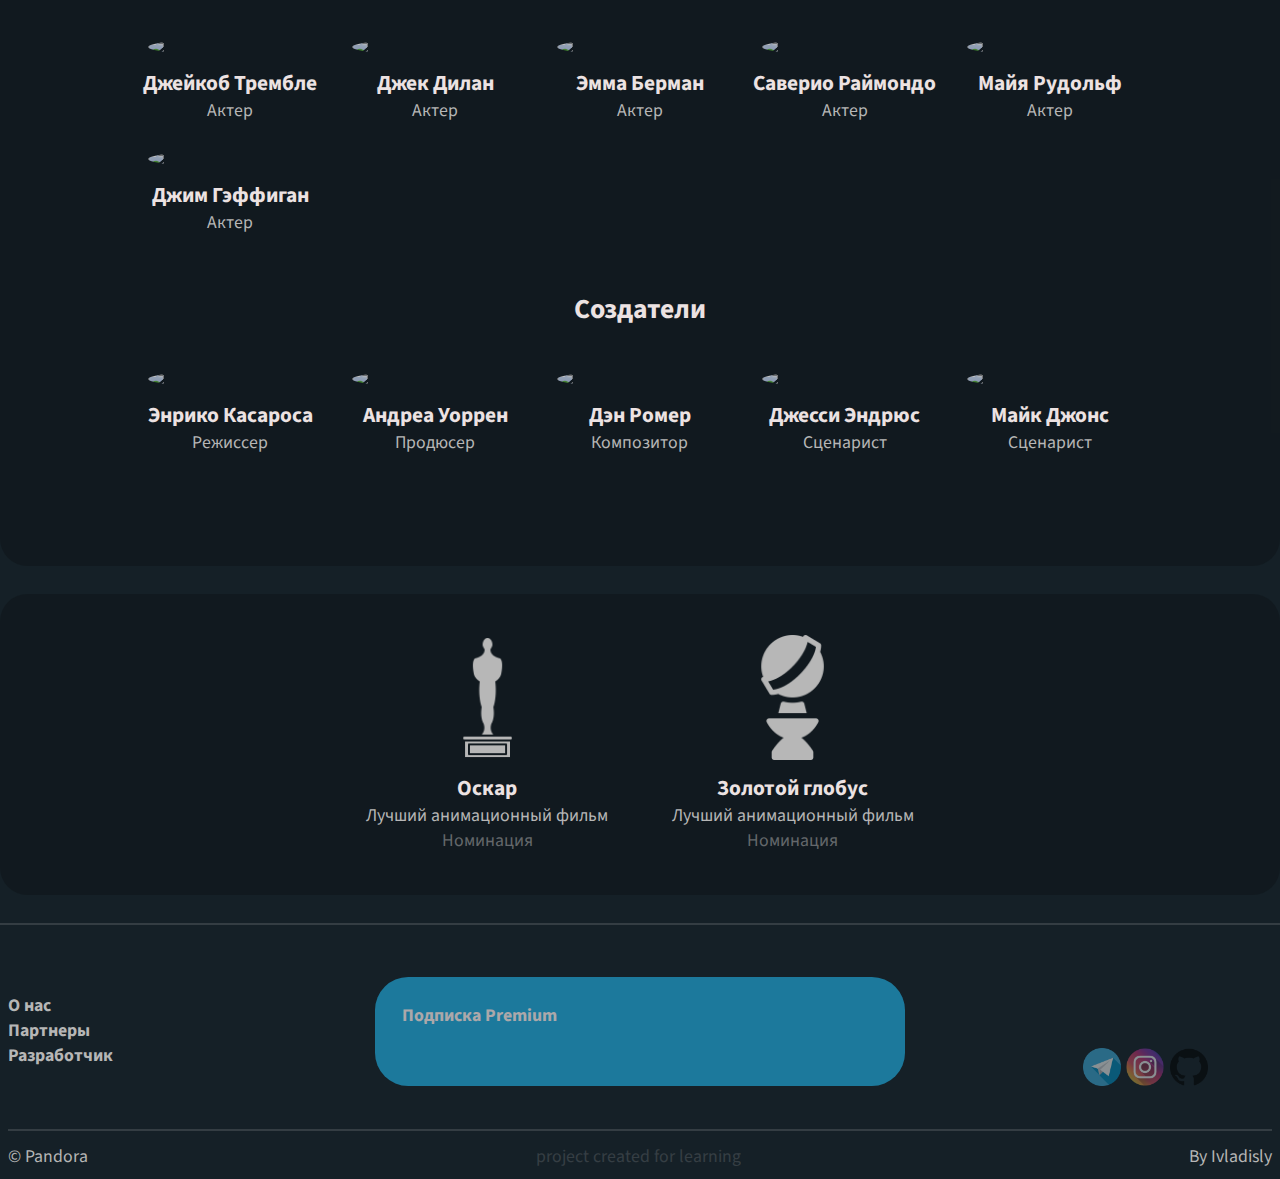
==== commit 545fded3: "Add files via upload" ====
--- a/Film/Luca.html
+++ b/Film/Luca.html
@@ -5,6 +5,7 @@
 	<link rel="preconnect" href="https://fonts.gstatic.com" crossorigin>
 	<link href="https://fonts.googleapis.com/css2?family=Source+Sans+Pro:wght@400;600&display=swap" rel="stylesheet">	
 	<meta charset="UTF-8">
+    <link rel="stylesheet" type="text/css" href="../Style/swiper/swiper-bundle.min.css">
 	<meta name="viewport" content="width=device-width, initial-scale=1.0">
 	<link rel="stylesheet" type="text/css" href="../Style/filmStyle/luca.css">
 	<link rel="stylesheet" type="text/css" href="../Style/header.css">
@@ -107,10 +108,16 @@
 		</div>
 		<div class="filmMainBlock">
 			<div class="film__innerBlock">
-		<video poster="../source/Background/Movie-Header/Luca.jpg" class="filmPlayer" preload="metadata" controls src="https://prosto.hdvideobox.me/33d00aa31a2c55b57b3dd4f7a902e496:2022022323/movies/27d9385f9a83cb26ed9ec6c0797bbe9e1593bf9e/1080.mp4"
+		<video poster="../source/Background/Movie-Header/Luca.jpg" class="filmPlayer" preload="metadata" controls src="https://nl104.cdnsqu.com/s/FXFSxRgIWLNaChJidhC4wJFLhkFBQUFBQUFBQUFBQkU1QVVCUUJC/uhd_mc/Luca.2021.BDRip.2160p.SDR_720.mp4?vs4-origin"
 		></video>
 			</div>		
 		</div>
+      
+      
+
+      
+      
+      
 
 		<div class="creatorsMainInfo">
 			<div class="creatorsMediumBlock">
@@ -269,9 +276,8 @@
 		
 	</footer>
 		
-			
-	</div>
-
+
+	<script type="text/javascript" src="../Style/swiper/swiper-bundle.min.js"></script>
 	<script type="text/javascript" src="../header.js"></script>
 	<script type="text/javascript" src="../logic.js"></script>
 </body>
